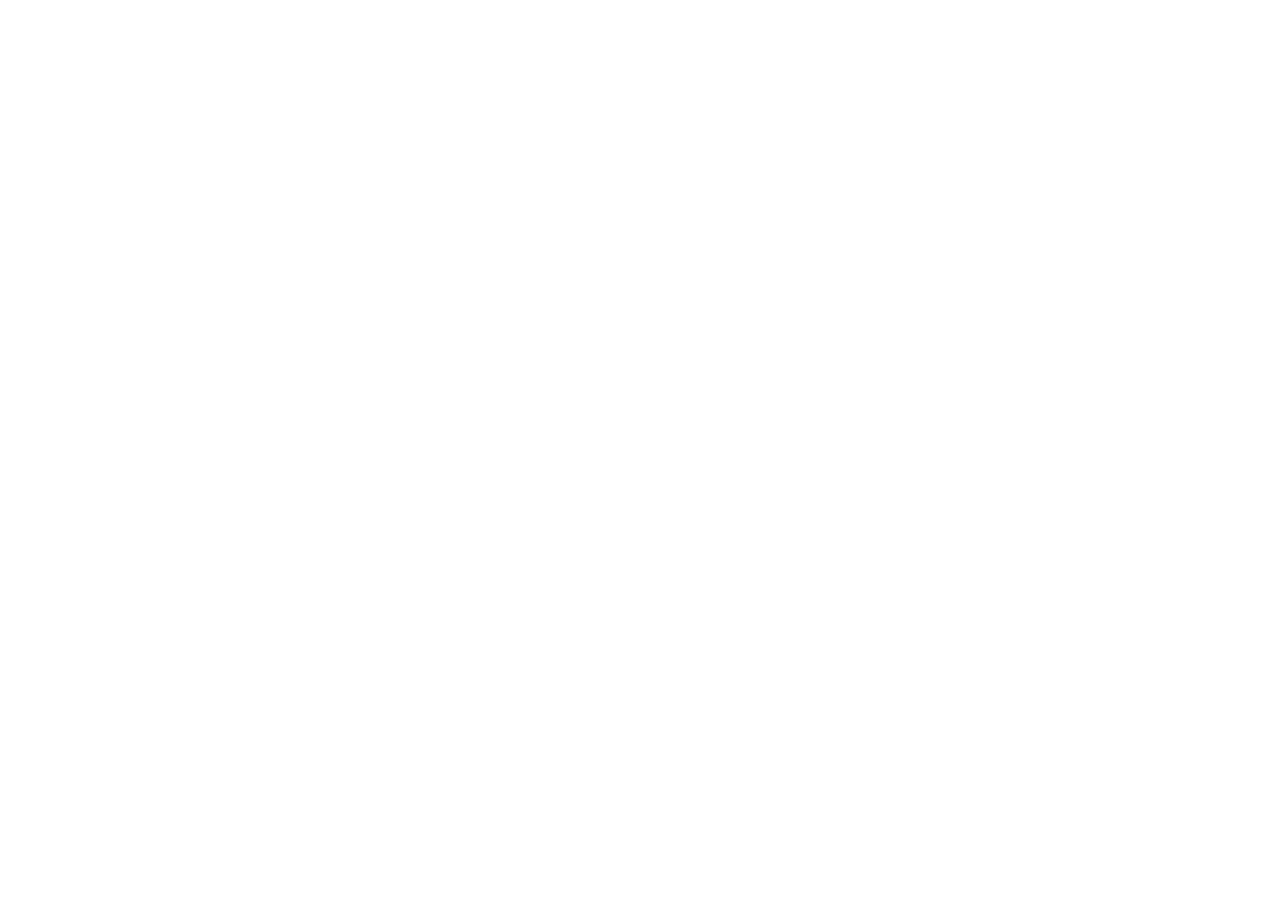
==== index.html @ 5d153ea6 "opret af html, css og js files" ====
<!DOCTYPE html>
<html lang="en">
<head>
    <meta charset="UTF-8">
    <meta name="viewport" content="width=device-width, initial-scale=1.0">
    <script src="script.js" defer></script>
    <link rel="stylesheet" href="style.css">
    <title>Kopsidealer</title>
</head>
<body>
    
</body>
</html>
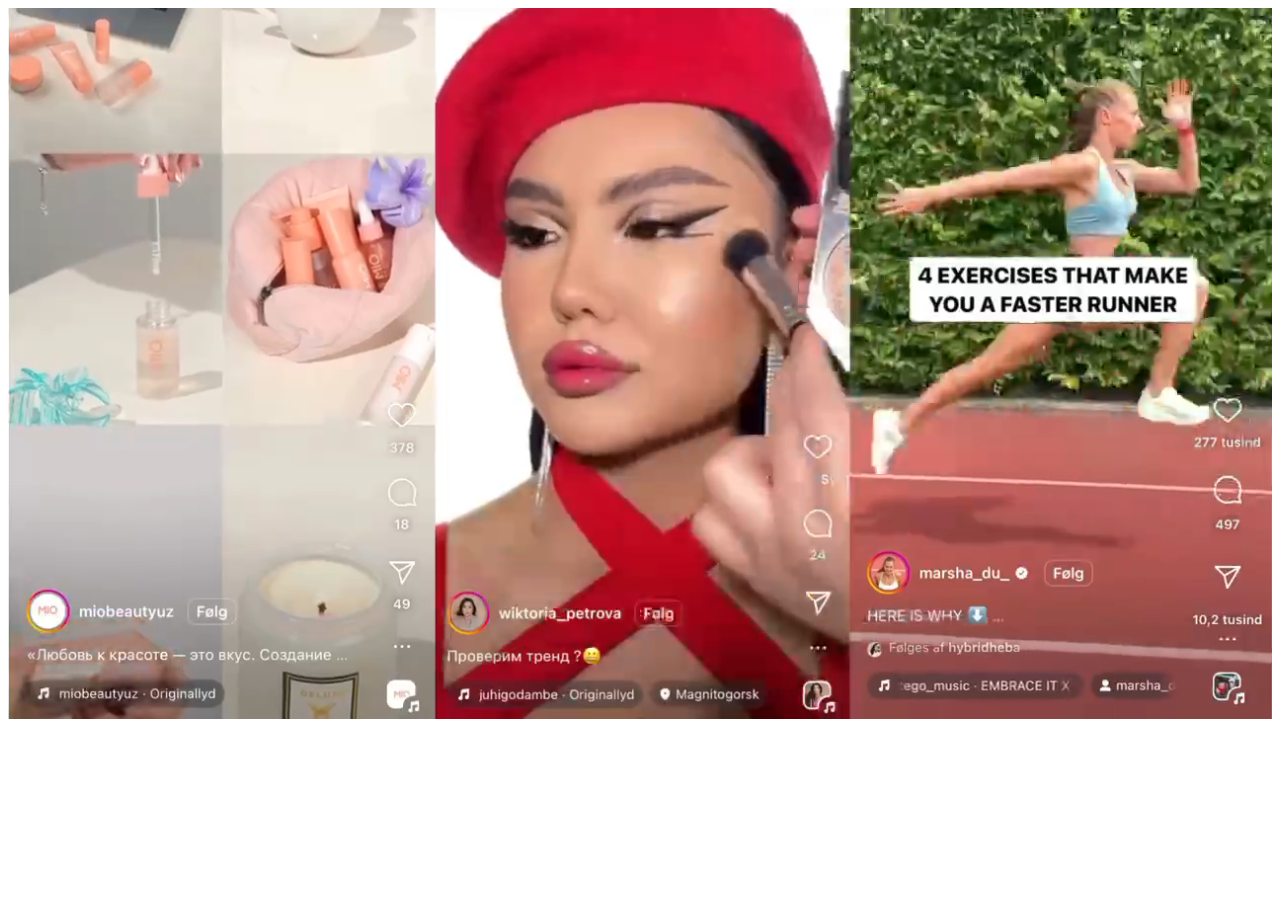
==== commit 85543cf0: "Intro video 1 added" ====
--- a/index.html
+++ b/index.html
@@ -8,6 +8,13 @@
     <title>Kopsidealer</title>
 </head>
 <body>
-    
+ <main>
+    <div class="video1-container">
+        <video autoplay loop muted class="video1">
+            <source src="videos/intro-video.mp4" type="video/mp4">
+            Din browser understøtter ikke videoformatet.
+        </video>
+    </div>
+ </main>   
 </body>
 </html>--- a/style.css
+++ b/style.css
@@ -0,0 +1,13 @@
+.video1{
+    width:100%;
+    height: auto;
+}
+
+/*Styling af hele class med video, tekst og knap*/
+.video1-container {
+    position:relative;
+    max-width: 100%;
+    width: 100%;
+    height: auto;
+    margin: 0 auto;
+}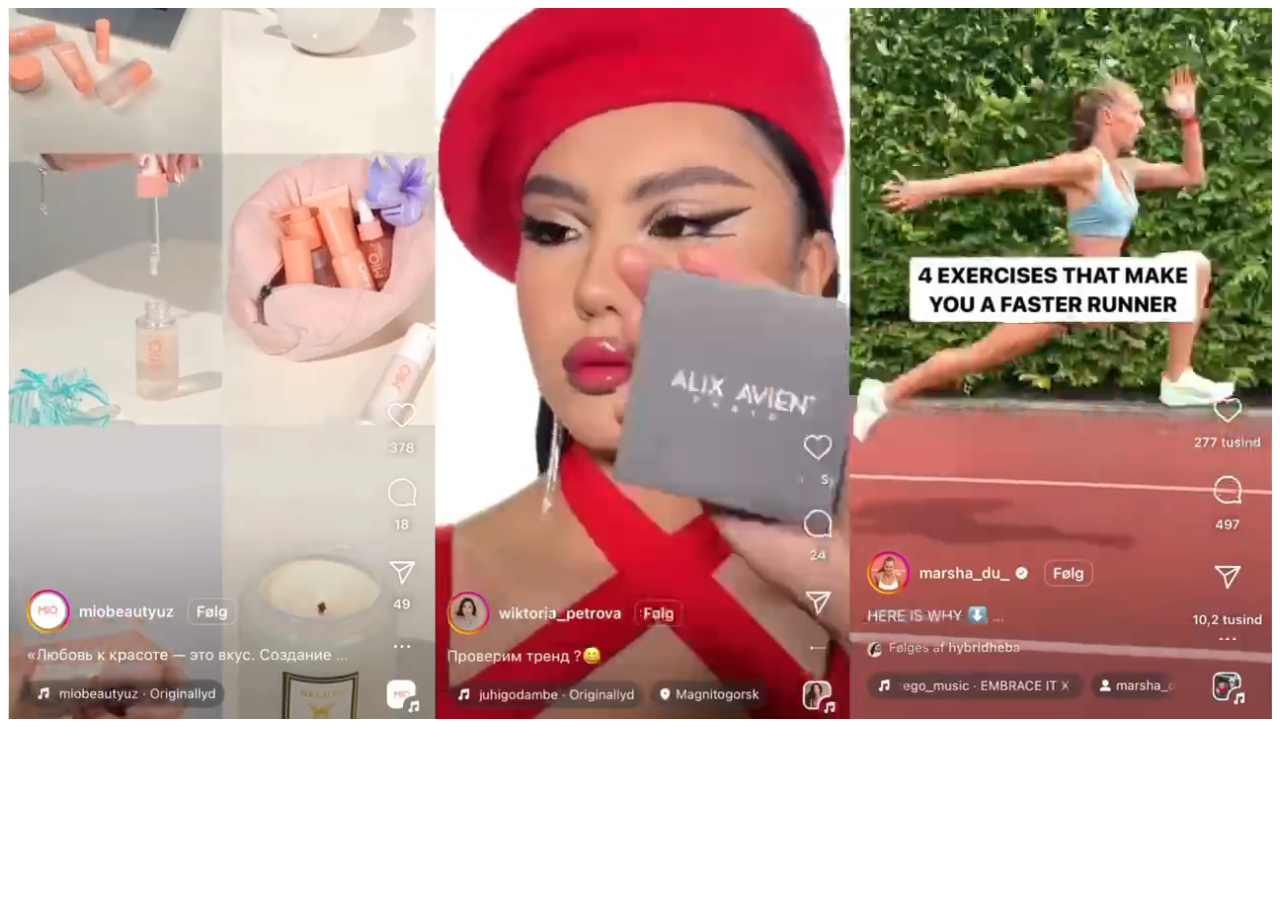
==== commit 528e2a50: "Ændringer i index,style" ====
--- a/index.html
+++ b/index.html
@@ -3,17 +3,18 @@
 <head>
     <meta charset="UTF-8">
     <meta name="viewport" content="width=device-width, initial-scale=1.0">
-    <script src="script.js" defer></script>
+    <script src="intro-video1.js" defer></script>
     <link rel="stylesheet" href="style.css">
     <title>Kopsidealer</title>
 </head>
 <body>
  <main>
     <div class="video1-container">
-        <video autoplay loop muted class="video1">
+        <video autoplay muted class="video1">
             <source src="videos/intro-video.mp4" type="video/mp4">
             Din browser understøtter ikke videoformatet.
         </video>
+        <img id="nextPageIcon" src="images/hoejre-pile.png" alt="Next Page Icon" style="display:none;">
     </div>
  </main>   
 </body>
--- a/style.css
+++ b/style.css
@@ -1,6 +1,12 @@
+body{
+    max-width: 1440px; /* Sætter den maksimale bredde til 1440px */
+    max-height: 1024px;
+}
 .video1{
     width:100%;
     height: auto;
+    max-width: 1440px; /* Sætter den maksimale bredde til 1440px */
+    max-height: fit-content;
 }
 
 /*Styling af hele class med video, tekst og knap*/
@@ -10,4 +16,16 @@
     width: 100%;
     height: auto;
     margin: 0 auto;
-}+}
+
+#nextPageIcon {
+    position: fixed;
+    bottom: 20px;
+    right: 20px;
+    width: 50px;  /* Juster størrelsen efter behov */
+    height: 50px; /* Juster størrelsen efter behov */
+    cursor: pointer;
+    background-color: rgba(255, 255, 255, 0.8);
+    border-radius: 38px;
+    padding: 10px;
+}
